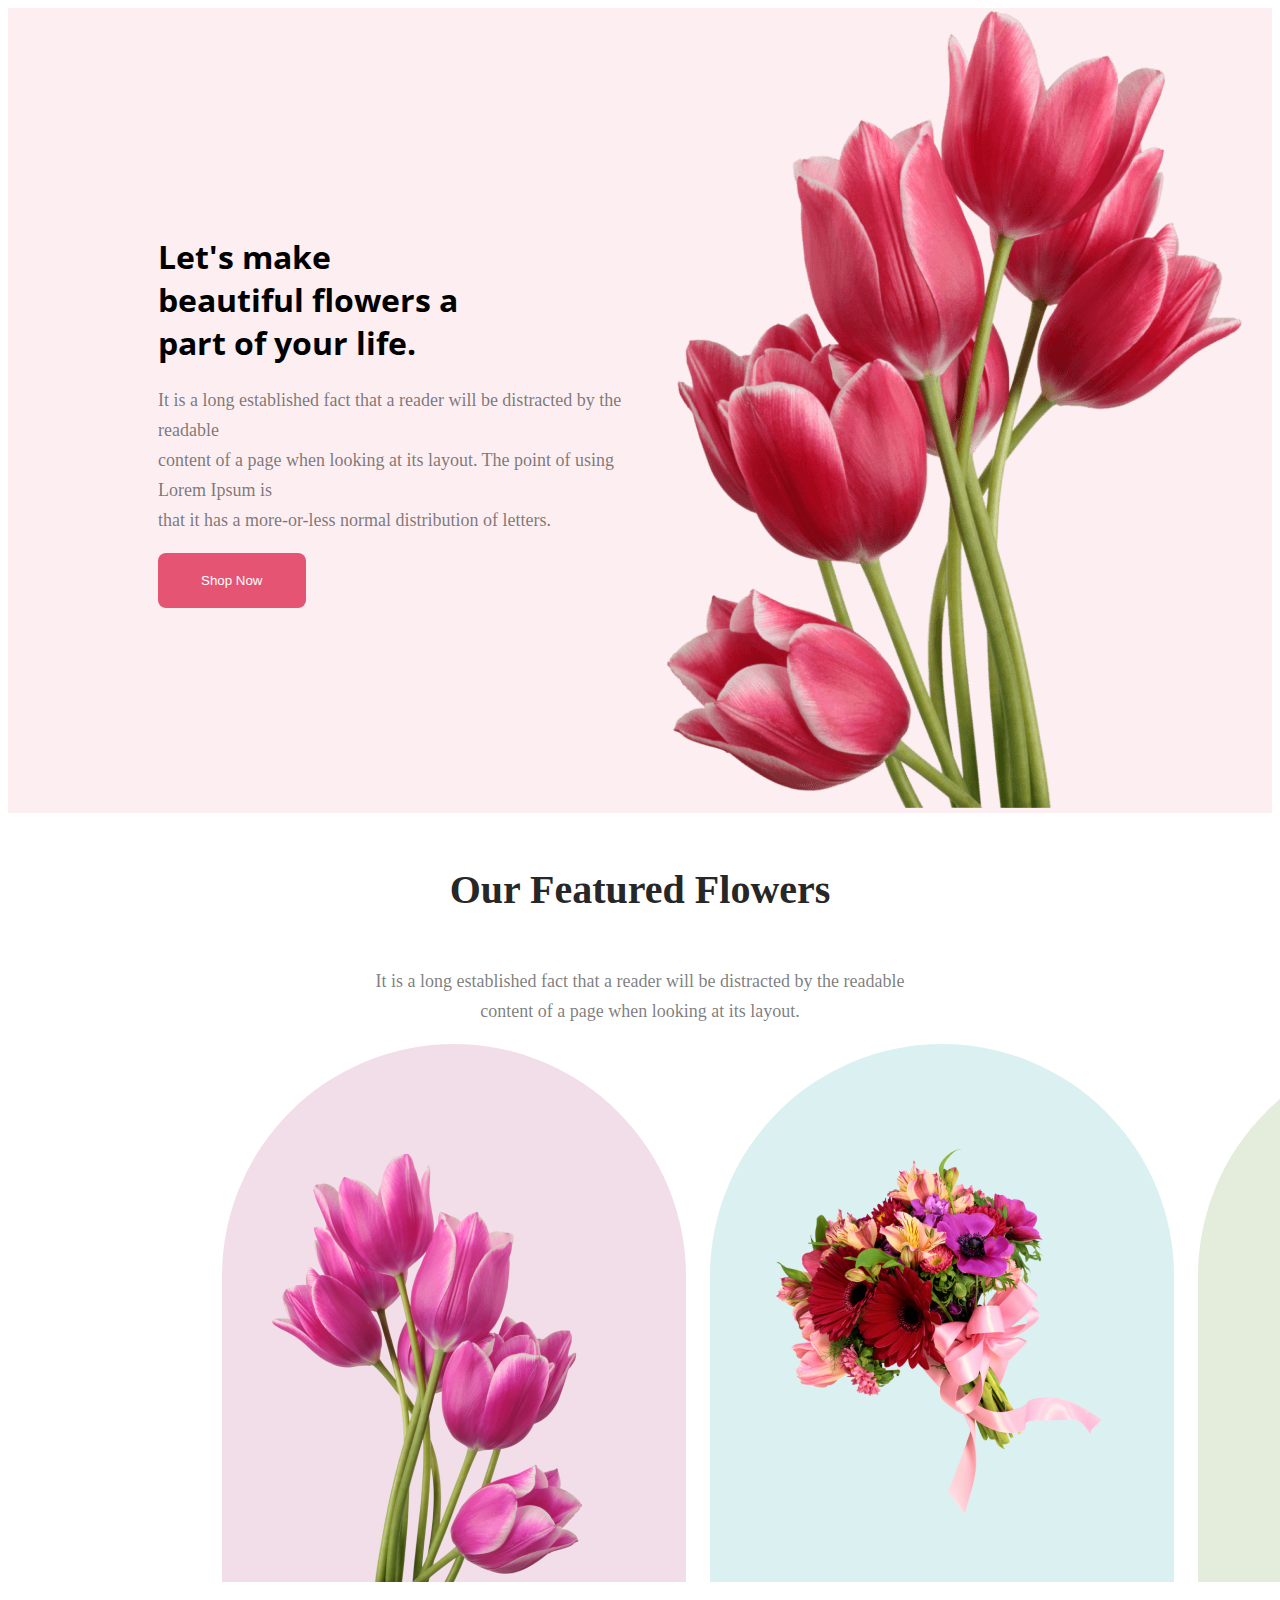
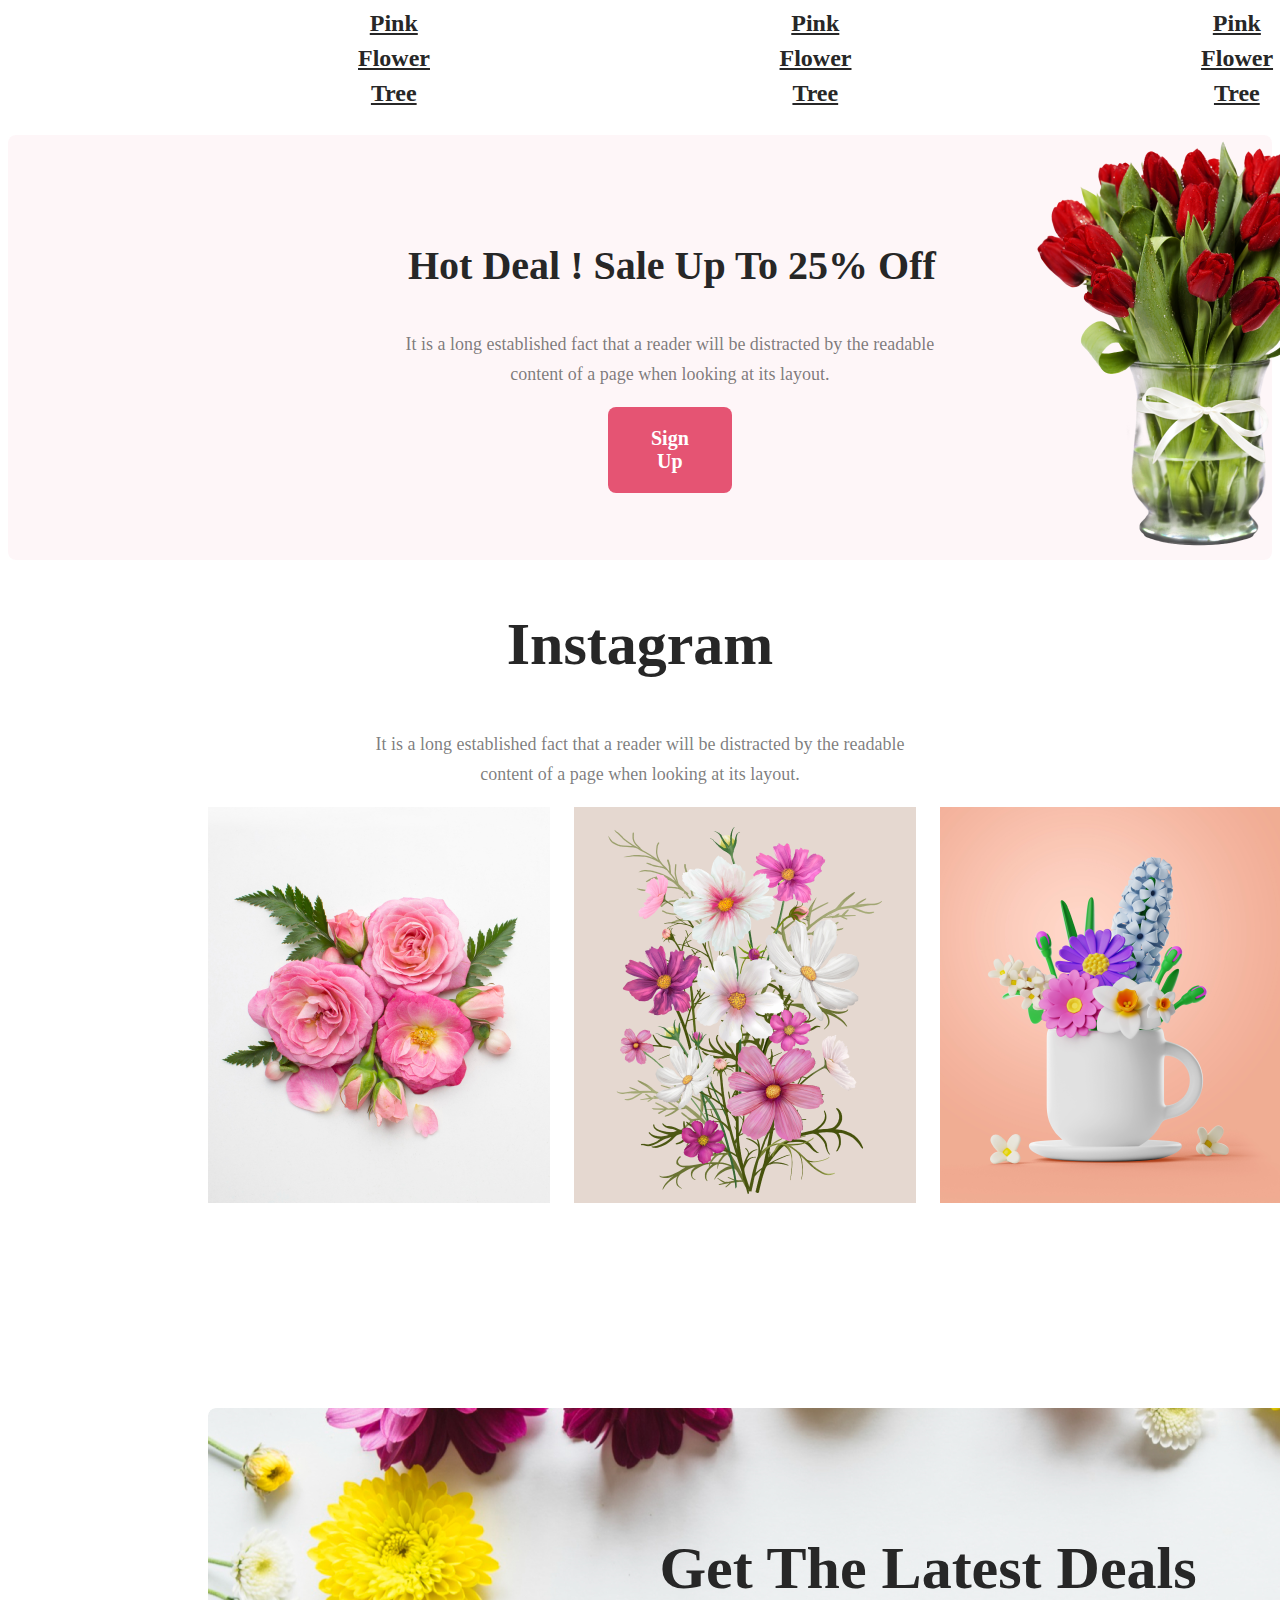
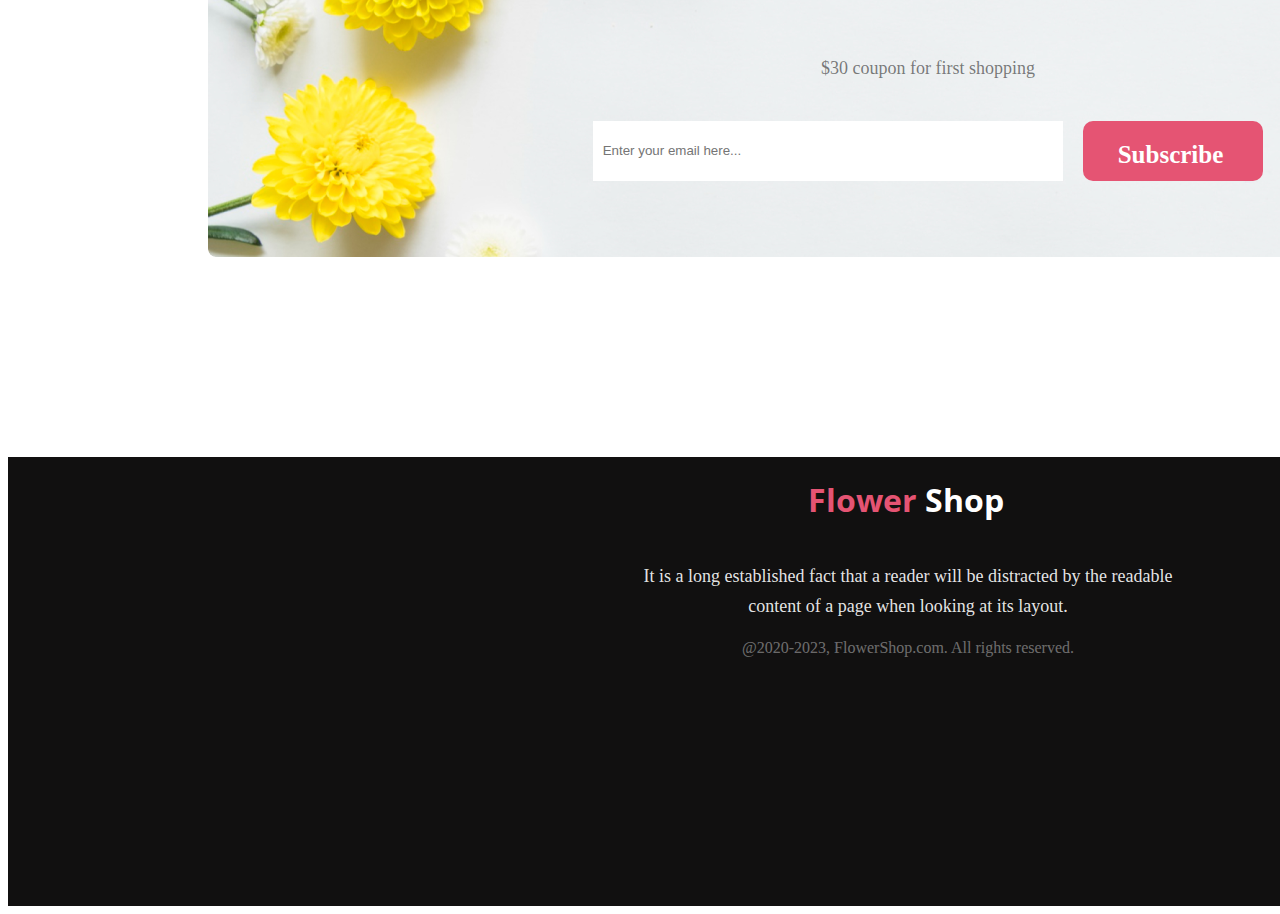
==== index.html @ 0221d633 "first commit" ====
<!DOCTYPE html>
<html lang="en">
<head>
    <meta charset="UTF-8">
    <meta name="viewport" content="width=, initial-scale=1.0">
    <link rel="preconnect" href="https://fonts.googleapis.com">
    <link rel="preconnect" href="https://fonts.gstatic.com" crossorigin>
    <link href="https://fonts.googleapis.com/css2?family=Open+Sans:wght@400;700;800&display=swap" rel="stylesheet">

    <title>My new flowershop</title>
    <link rel="stylesheet" href="style/shop.css">
</head>

<body>
    <header>
    <div class="make">
        <div class="headtext">
               <h1>Let's make<br> beautiful flowers a <br>part of your life.</h1>
               <p class="black">It is a long established fact that a reader will be distracted by the readable
               <br>content of a page when looking at its layout. The point of using Lorem Ipsum is
               <br>that it has a more-or-less normal distribution of letters. </p>

               <button class="pink">Shop Now</button>
         </div>
         <div>
          <img width: 635px;
          height: 800px; src="assest/pngwing 10.png" alt="">
        </div>
    </div>


  </header>


    


  <main>

    <div> 
           <h4 class="flowervase">Our Featured Flowers</h4>
                <p class="threeflower">It is a long established fact that a reader will be distracted by the readable
                  <br> content of a page when looking at its layout.</p>
                  
    </div>



            <div class="lotus">
                  <div class="firstflower">
                  <div class="pngsix"><img width: 310px;
                    height: 428px;
                    flex-shrink: 0; src="assest/pngwing 6.png" alt=""></div>
                   </div>
                   <div class="secondflower">
                   <div class="pngfive"><img width: 370px;
                    height: 370px;
                    src="assest/pngwing 5.png" alt=""></div>
                   </div>
                   <div class="thirdflower">
                   <div class="pngseven"><img width: 314px;
                    height: 471px;
                    flex-shrink: 0; src="assest/pngwing 7.png" alt=""></div>

                   </div>
            </div>
             
            
            <div class="underline">
               <h3 class="rose">Pink Flower Tree</h3>
                <h3 class="rose"> Pink Flower Tree </h3>
                <h3 class="rose"> Pink Flower Tree </h3>
            </div>







    <div class="golapvase">
        <div>
          <h3 class="offerprice">Hot Deal ! Sale Up To 25% Off</h3>
          <p class="price">It is a long established fact that a reader will be distracted by the readable 
          <br>content of a page when looking at its layout.</p>

          <button class="myshop">Sign Up</button>
        </div>

          <div> 
            <img width: 318px;
            height: 420px;
             src="assest/pngwing 8.png" alt="">
          </div>
    </div>






    <div>
          <div class="insta">
          <h2>Instagram</h2>
          <p class="instatext">It is a long established fact that a reader will be distracted by the readable
            <br> content of a page when looking at its layout.</p>
          </div>


          <div class="fourflower">
            <div class="pataflower">
            <img width: 342px;
            height: 396px;
            flex-shrink: 0; src="assest/Flower 01.png" alt="">
            </div>
            <div class="rectanfour">
              <img width: 342px;
              height: 396px;
              flex-shrink: 0; src="assest/Rectangle 4.png" alt="">
            </div>
        <div class="cupflower">
          <img width: 342px;
          height: 396px;
          flex-shrink: 0; src="assest/Rectangle 5.png" alt="">
        </div>
        <div class="doublerose">
        <img width: 342px;
        height: 396px;
        flex-shrink: 0; src="assest/Rectangle 6.png" alt="">
        </div>
    </div>
          
    





    <div class="longpart">
      <div class="smallpart">
        <div class="small">
          <h2>Get The Latest Deals</h2>
        </div>
        <p class="coupon">$30 coupon for first shopping</p>
      </div>
      <div class="address">
        <input type="email" placeholder="Enter your email here...">
        <button class="sub">Subscribe</button>
      </div>
    </div>
    
    
    




    


  </main>
     
    
   

    
    <footer>
       
            <div class="lastpart">
              
                <div class="onepart">
                  <h1><span style="color: #E55473;">Flower</span>
                    <span style="color:#ffffff;">Shop</span></h1>
                </div>
                <div>
                  <p class="textpart">It is a long established fact that a reader will be distracted by the readable 
                    <br>content of a page when looking at its layout.</p>
                </div>
                <div>
                  <p class="date">@2020-2023, FlowerShop.com. All rights reserved. </p>
                </div>


            </div>



    </footer>
</body>
</html>
---- style/shop.css ----
body{
    font-family: 'Open Sans', sans-serif;
}
.black /*paragraph text*/
{
    color: rgba(39, 39, 39, 0.60);
font-family: Lato;
font-size: 18px;
font-style: normal;
font-weight: 400;
line-height: 30px;

}
.pink/*shop div*/
{
    color: white;
    display: inline-flex;
padding: 20px 43px;
align-items: flex-start;
gap: 10px;
border-radius: 8px;
background: #E55473;
border: 0px;
}

.make /*all h+P+SHOP NOW+ img div*/
{
    background: rgba(229, 84, 115, 0.10);
    display: flex;
    align-items: center; 
}
.headtext/*heading+para*/
{
    margin-left: 150px;
}

.flowervase/*second part*/
{
    color: #272727;
text-align: center;
font-family: Lato;
font-size: 40px;
font-style: normal;
font-weight: 800;
line-height: normal;
}
.threeflower/*text*/
{
    color: rgba(39, 39, 39, 0.60);
text-align: center;
font-family: Lato;
font-size: 18px;
font-style: normal;
font-weight: 400;
line-height: 30px;
}


.lotus /*3 flowerpicture*/
{
  
    display: flex;
    align-items: center;
   


}

.pngsix
{
   margin-top: 110px;
   margin-left: 50px;
}
.pngfive
{
    margin-top: 100px;
    margin-left: 50px;
}
.pngseven
{
    margin-top: 65px;
    margin-left: 50px;
}





.firstflower
{  
    
  
    
    width: 464px;
    height: 538px;
    flex-shrink: 0;
    margin-left: 214px;
   
    border-radius: 300px 300px 0px 0px;
    background: rgba(167, 33, 98, 0.15);

}
.secondflower
{  
    width: 464px;
   height: 538px;
   flex-shrink: 0;
    margin-left: 24px;
    border-radius: 300px 300px 0px 0px;
    background: rgba(5, 151, 160, 0.15);
}

.thirdflower
{
    width: 464px;
    height: 538px;
    flex-shrink: 0;
    margin-left: 24px;
    border-radius: 300px 300px 0px 0px;
    background: rgba(71, 125, 17, 0.15);
}



.rose/*pink flower text*/
{  


    margin-inline-start: 350px;
    color: #272727;
    text-align: center;
    font-family: Lato;
    font-size: 24px;
    font-style: normal;
    font-weight: 700;
    line-height: 35px;
    text-decoration-line: underline;
}

.underline /*pink flower text underline*/
{
   display: flex;
   align-items: center;
}


.offerprice/*hot deal*/
{
    margin-left: 400px;
    color: #272727;
font-family: Lato;
font-size: 40px;
font-style: normal;
font-weight: 800;
line-height: normal;
}

.price 
{
    margin-left: 300px;
    color: rgba(39, 39, 39, 0.60);
text-align: center;
font-family: Lato;
font-size: 18px;
font-style: normal;
font-weight: 400;
line-height: 30px;
}

.myshop
{
    margin-right: 300px;
    border: 0px;
    margin-left: 600px;
    border-radius: 8px;
background: #E55473;
display: inline-flex;
padding: 20px 43px;
align-items: flex-start;
gap: 10px;
color: #FFF;
font-family: Lato;
font-size: 20px;
font-style: normal;
font-weight: 700;
line-height: normal;
}

.golapvase
{
    display: flex;
    align-items: center;
    border-radius: 8px;
background: rgba(229, 84, 115, 0.05);
}


.insta /*inastagram*/
{
    color: #272727;
text-align: center;
font-family: Lato;
font-size: 40px;
font-style: normal;
font-weight: 800;
line-height: normal;
}
.instatext
{
    color: rgba(39, 39, 39, 0.60);
    text-align: center;
    font-family: Lato;
    font-size: 18px;
    font-style: normal;
    font-weight: 400;
    line-height: 30px; /* 166.667% */
}

.fourflower
{
    display: flex;
    align-items: center;

}

.pataflower
{
    margin-left: 200px;
}
.rectanfour
{
    margin-left: 24px;
}
.cupflower
{
    margin-left: 24px;
}
.doublerose
{
    margin-left: 24px;
}
.latestdeal
{
   

    display: flex;
    align-items: center;
    border-radius: 8px;
    margin-top: 200px;
    margin-left: 200px;

}







.longpart {
    margin-left: 200px;
    margin-top: 200px;
    background-image: url(Rectangle\ 9.png);
    background-position: center;
    background-repeat: no-repeat;
    background-size: cover;
    border-radius: 8px;
    width: 1440px;
    height: 449px;
    display: flex;
    flex-direction: column;
    align-items: center;
    justify-content: center;
    margin-bottom: 200px;
  }
  
  .small {
    color: #272727;
    text-align: center;
    font-family: Lato;
    font-size: 40px;
    font-style: normal;
    font-weight: 800;
    line-height: normal;
  }
  
  .coupon {
    color: rgba(39, 39, 39, 0.60);
    text-align: center;
    font-family: Lato;
    font-size: 18px;
    font-style: normal;
    font-weight: 400;
    line-height: 30px; /* 166.667% */
  }
  
  .address {
    display: flex;
    align-items: center;
    margin-top: 20px;
  }
  
  .address input[type="email"] {
    width: 450px;
    height: 40px;
    padding: 10px;
    border: none;
    border-radius: 0;
    background-color: #FFF;
    outline: none;
  }
  
  .address button.sub {
   margin-left: 20px;
   text-align: center;
    
    display: inline-block;
    padding:20px 40px 40px 35px;
    color: #FFF;
    font-family: Lato;
    font-size: 25px;
    font-style: normal;
    font-weight: 700;
    line-height: normal;
    height: 40px;
    border: none;
    border-radius: 10px;
    background: #E55473;
  }
  

























.firstpart
{
    color: #E55473;
font-family: Lato;
font-size: 48px;
font-style: normal;
font-weight: 800;
line-height: normal;


}
.partone
{
    margin-left: 850px;
    display: flex;
    font-size: large;
    color: #FFF;
font-family: Lato;
font-size: 48px;
font-style: normal;
font-weight: 800;
line-height: normal;


}




.onepart
{
    margin-left: 800px;
    display: flex;
    align-items: center;
}
.textpart
{
    color: rgba(255, 255, 255, 0.90);
text-align: center;
font-family: Lato;
font-size: 18px;
font-style: normal;
font-weight: 400;
line-height: 30px; /* 166.667% */
}
.date 
{
    color: rgba(255, 255, 255, 0.40);
text-align: center;
font-family: Lato;
font-size: 16px;
font-style: normal;
font-weight: 400;
line-height: normal;
}
.lastpart
{
    background: #111010;
    width: 1800px;
height: 449px;
flex-shrink: 0;
}
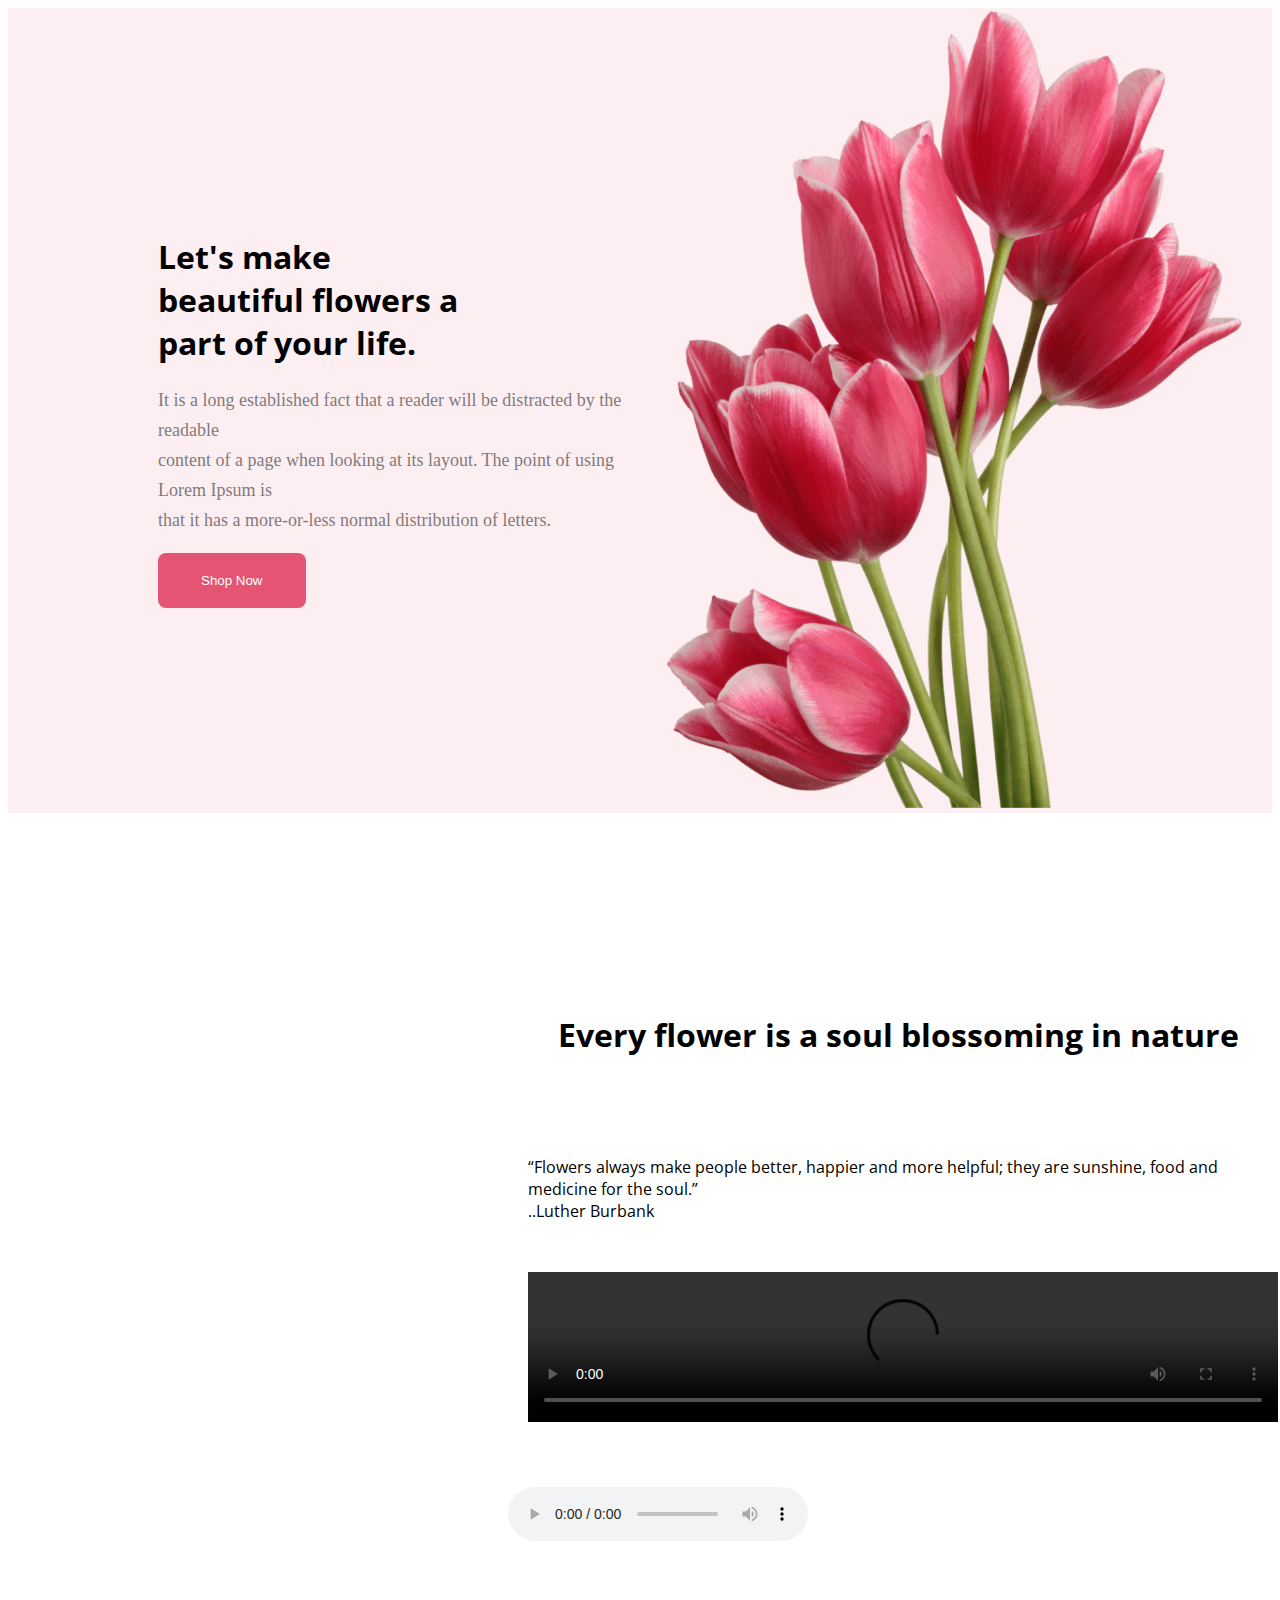
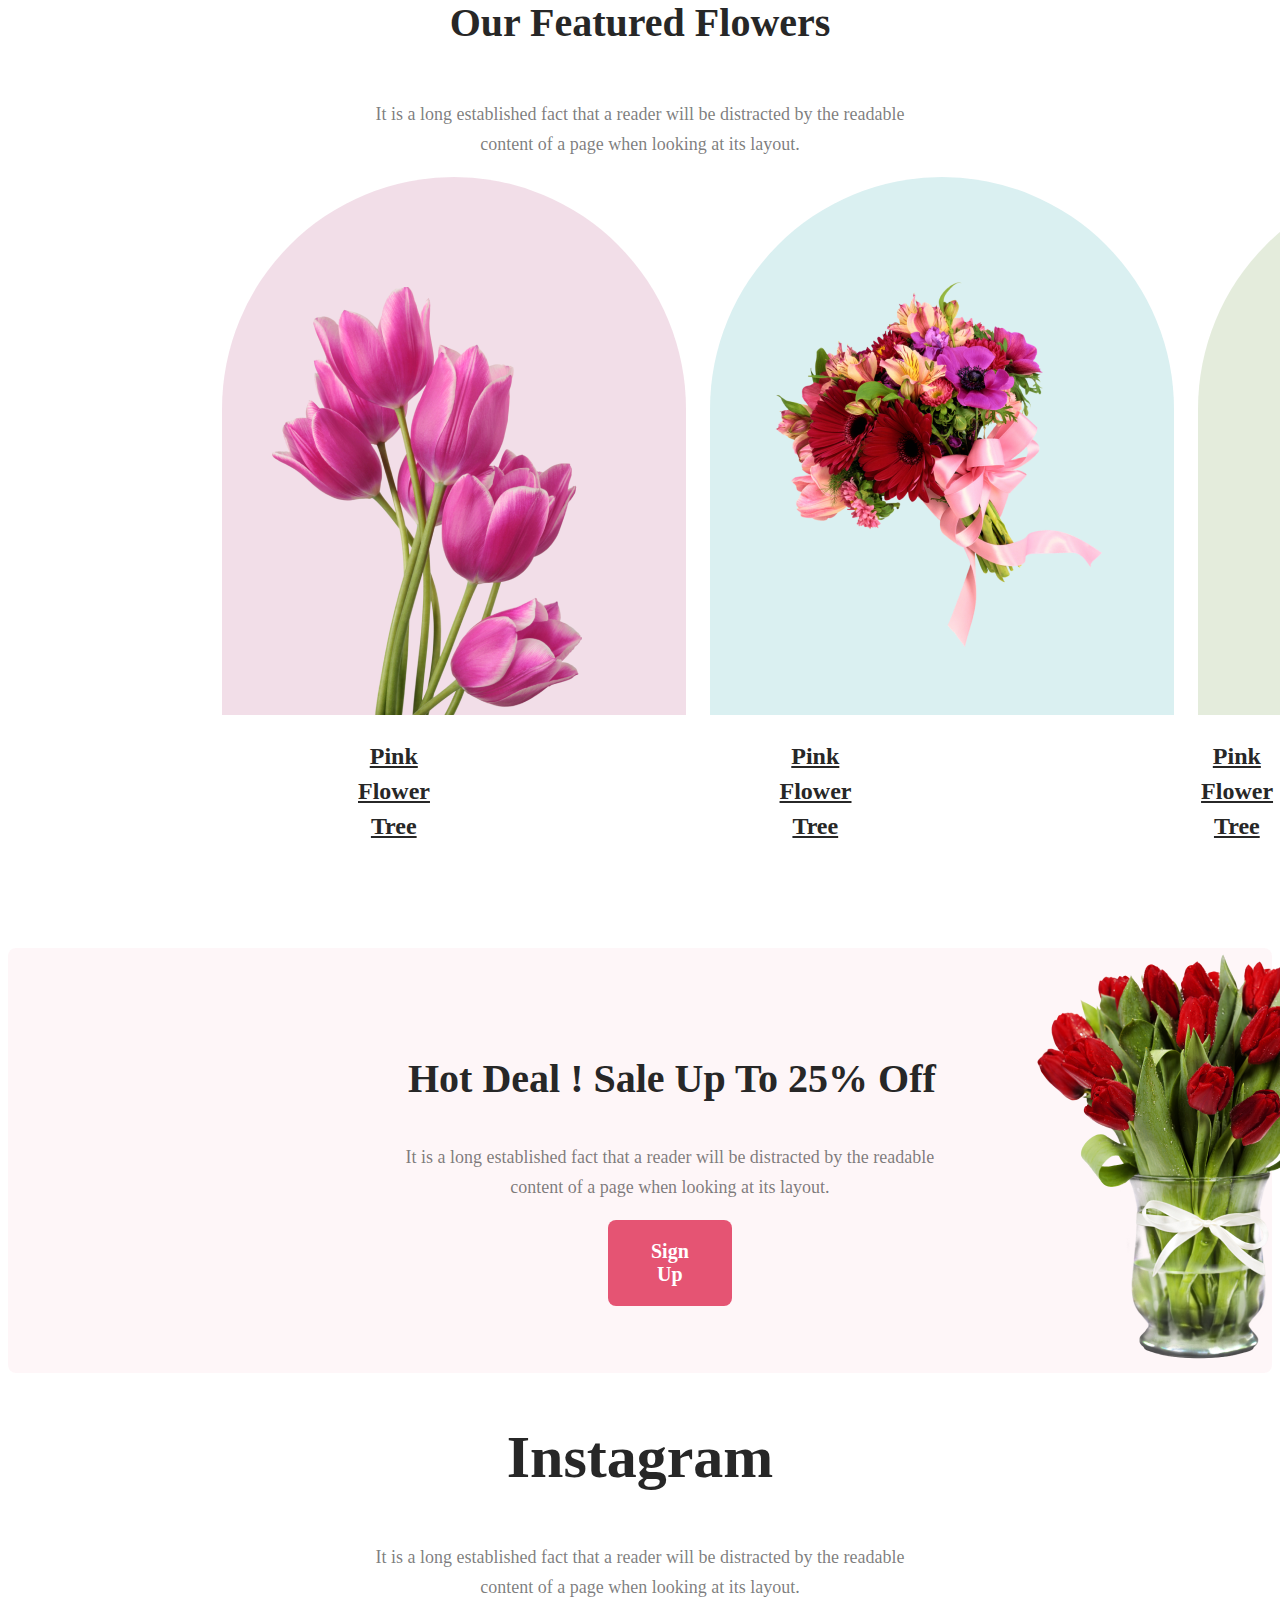
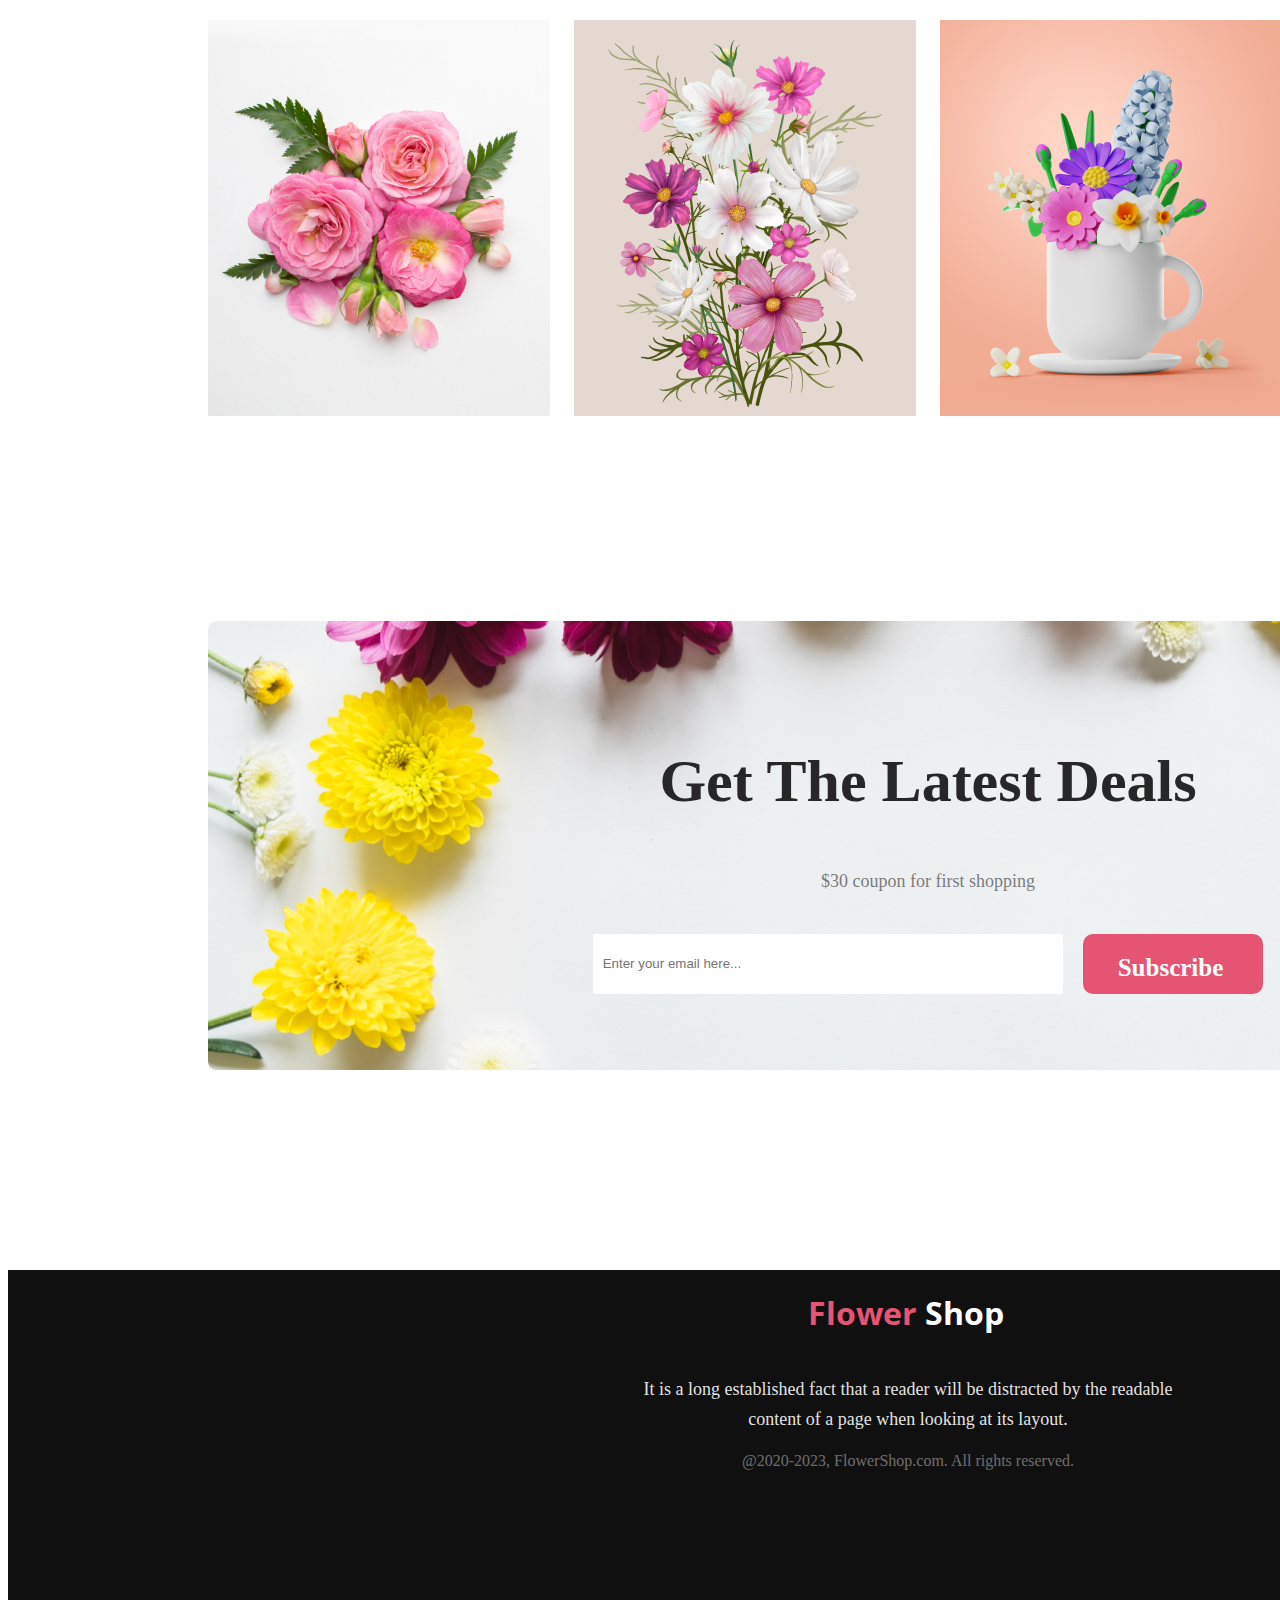
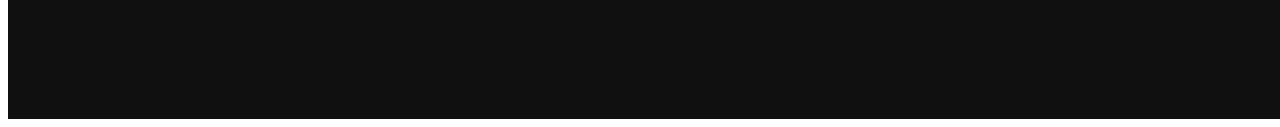
==== commit 504f7ad0: "first commit" ====
--- a/index.html
+++ b/index.html
@@ -10,8 +10,11 @@
     <title>My new flowershop</title>
     <link rel="stylesheet" href="style/shop.css">
 </head>
-
+       
 <body>
+
+
+
     <header>
     <div class="make">
         <div class="headtext">
@@ -36,6 +39,14 @@
 
 
   <main>
+     <div >
+    <h1 class="caption">Every flower is a soul blossoming in nature</h1>
+    <p class="cap">“Flowers always make people better, happier and more helpful;
+      they are sunshine, food and medicine for the soul.”<br>..Luther Burbank</p>
+     </div>
+
+    <div class="soul"><video width="750px" controls src="flower.mp4"></video></div>
+    <div class="music"><audio controls src="assest/floweraudio.mp3"></audio></div>
 
     <div> 
            <h4 class="flowervase">Our Featured Flowers</h4>
--- a/style/shop.css
+++ b/style/shop.css
@@ -33,6 +33,41 @@
 {
     margin-left: 150px;
 }
+
+.caption
+{
+    color: black;
+    margin-left: 550px;
+    margin-top: 200px;
+    margin-bottom: 50px;
+   }
+   .cap 
+   {
+       
+       margin-left: 520px;
+       margin-top: 100px;
+       margin-bottom: 50px;
+    
+
+   }
+
+.soul
+{
+    margin-left: 520px;
+    margin-bottom: 60px;
+}
+.music
+{
+    margin-left: 500px;
+}
+
+
+
+
+
+
+
+
 
 .flowervase/*second part*/
 {
@@ -192,6 +227,7 @@
     align-items: center;
     border-radius: 8px;
 background: rgba(229, 84, 115, 0.05);
+margin-top: 80px;
 }
 
 
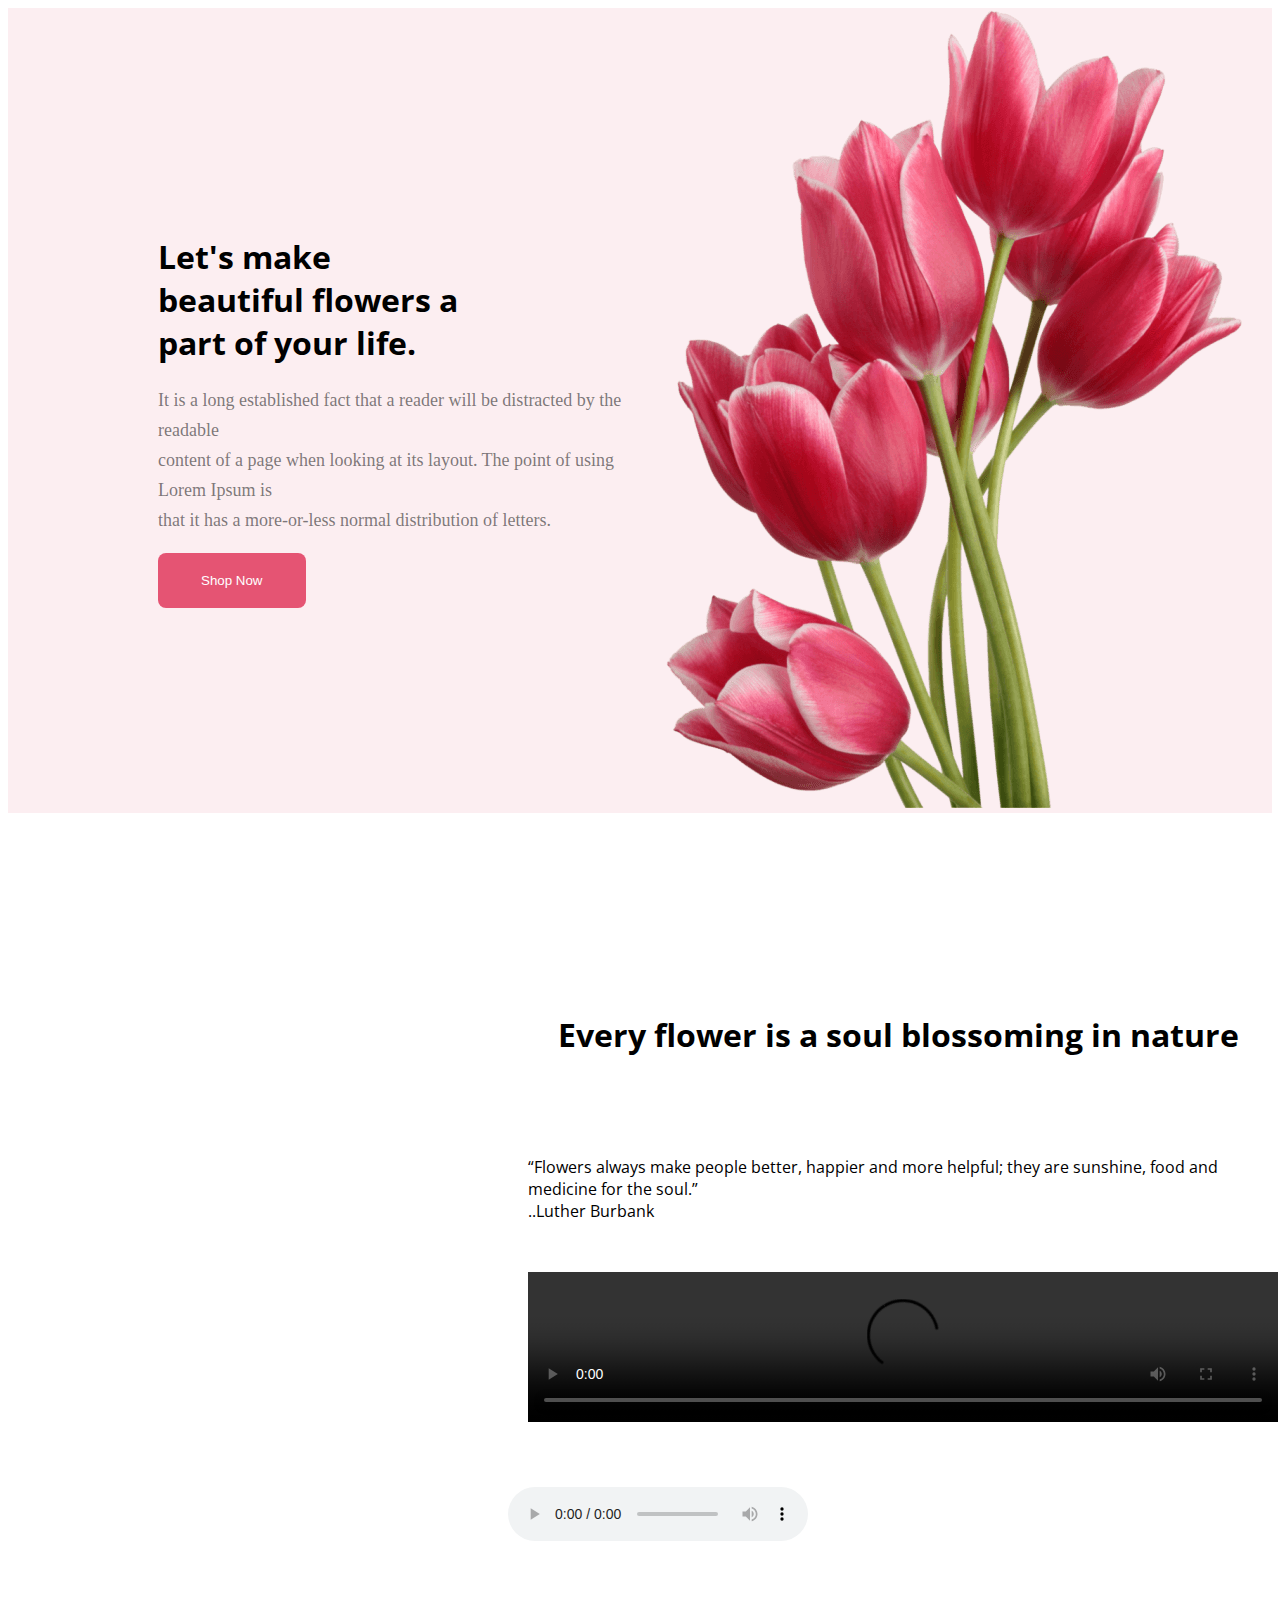
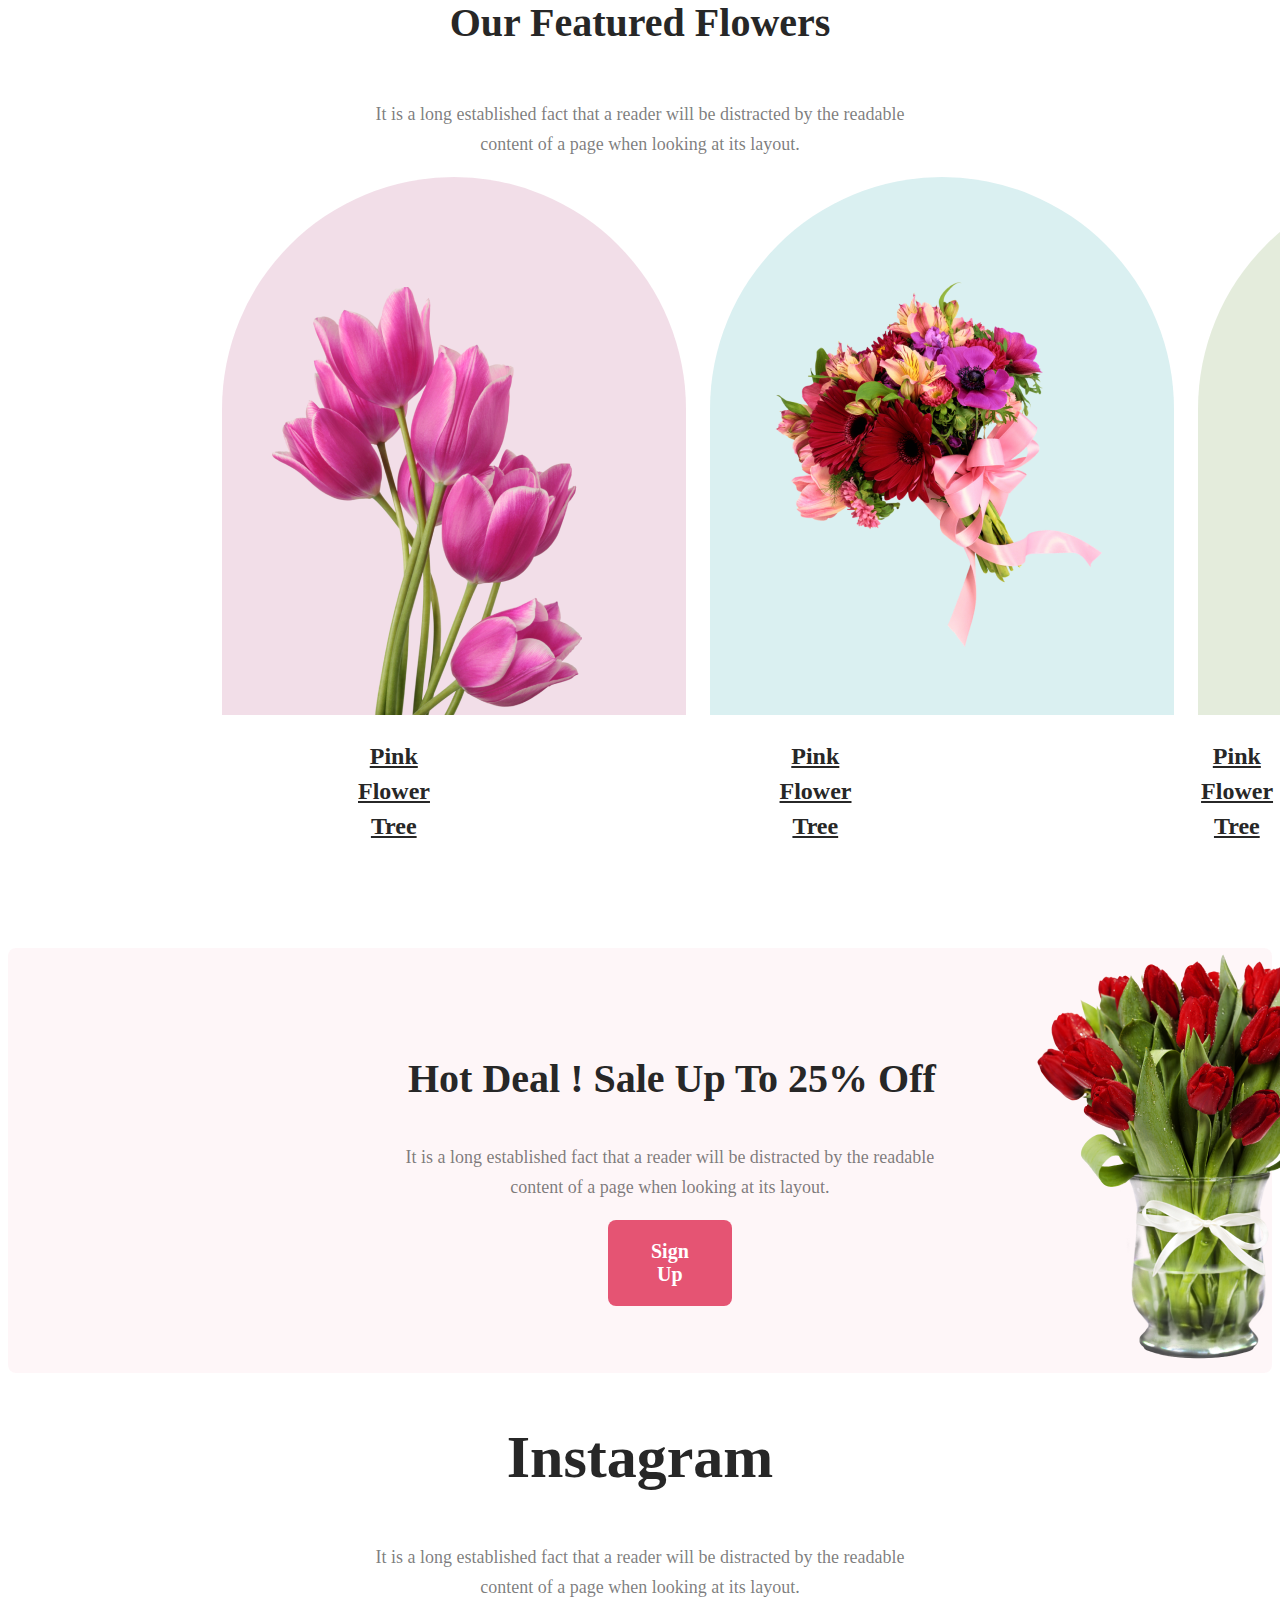
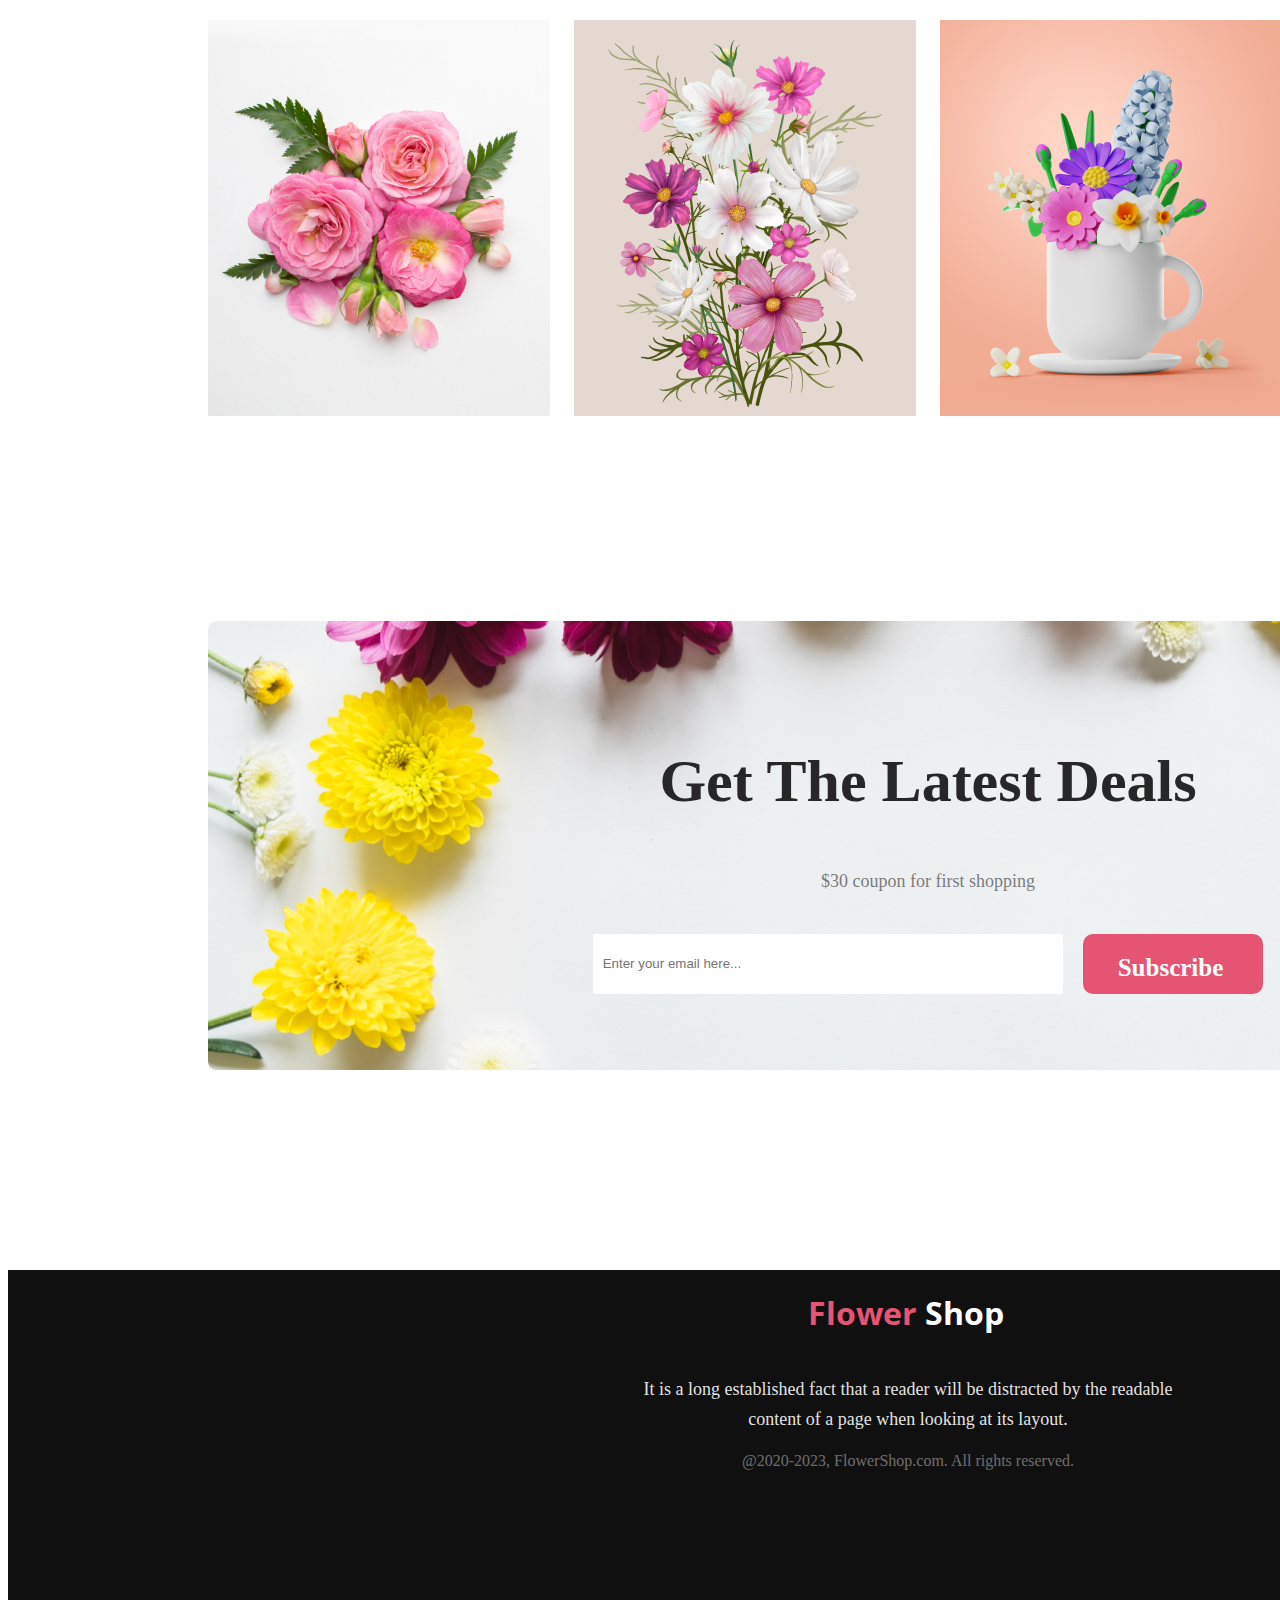
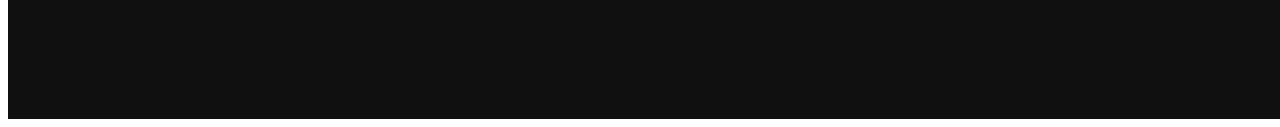
==== commit 65a19d6d: "first commit" ====
--- a/index.html
+++ b/index.html
@@ -33,10 +33,6 @@
 
 
   </header>
-
-
-    
-
 
   <main>
      <div >
@@ -85,10 +81,6 @@
 
 
 
-
-
-
-
     <div class="golapvase">
         <div>
           <h3 class="offerprice">Hot Deal ! Sale Up To 25% Off</h3>
@@ -104,10 +96,6 @@
              src="assest/pngwing 8.png" alt="">
           </div>
     </div>
-
-
-
-
 
 
     <div>
@@ -144,9 +132,6 @@
     
 
 
-
-
-
     <div class="longpart">
       <div class="smallpart">
         <div class="small">
@@ -159,22 +144,13 @@
         <button class="sub">Subscribe</button>
       </div>
     </div>
-    
-    
-    
-
-
-
-
-    
+  
 
 
   </main>
      
     
-   
-
-    
+  
     <footer>
        
             <div class="lastpart">
--- a/style/shop.css
+++ b/style/shop.css
@@ -60,12 +60,6 @@
 {
     margin-left: 500px;
 }
-
-
-
-
-
-
 
 
 
@@ -366,29 +360,6 @@
   
 
 
-
-
-
-
-
-
-
-
-
-
-
-
-
-
-
-
-
-
-
-
-
-
-
 .firstpart
 {
     color: #E55473;
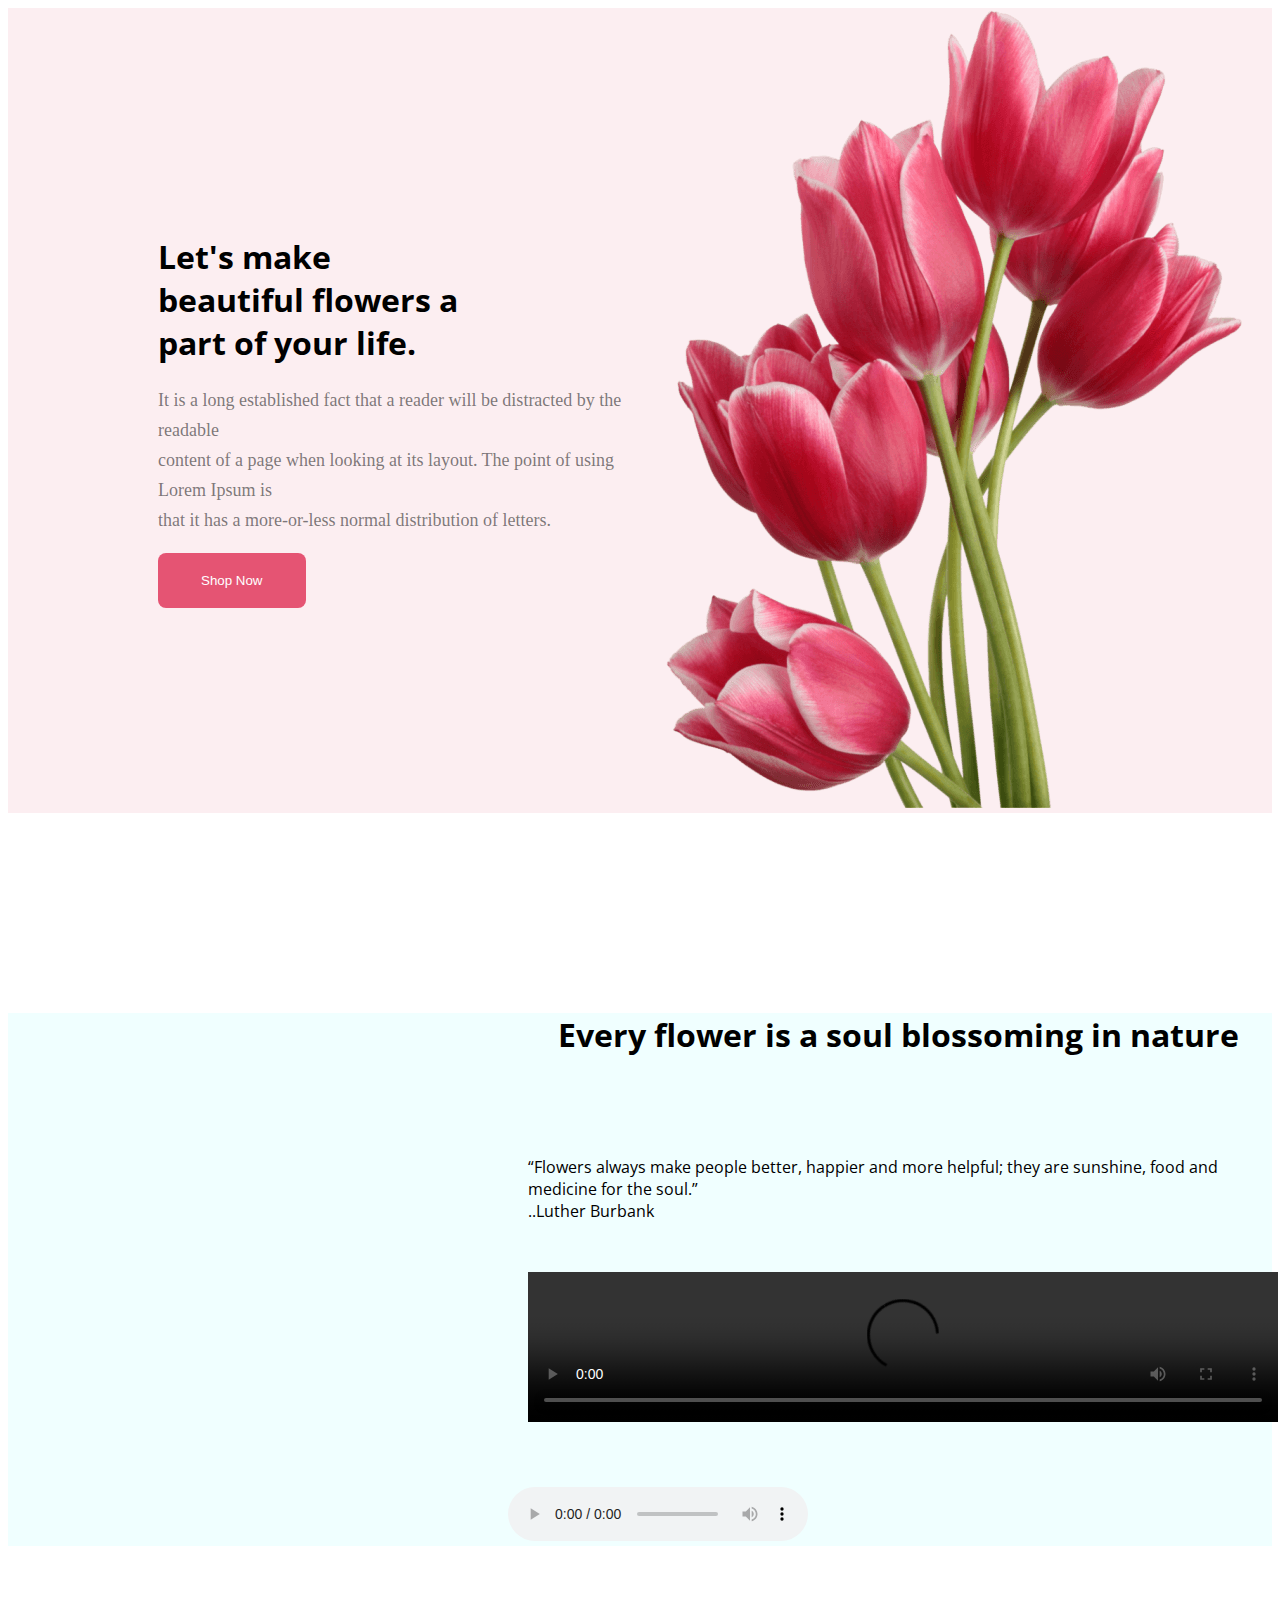
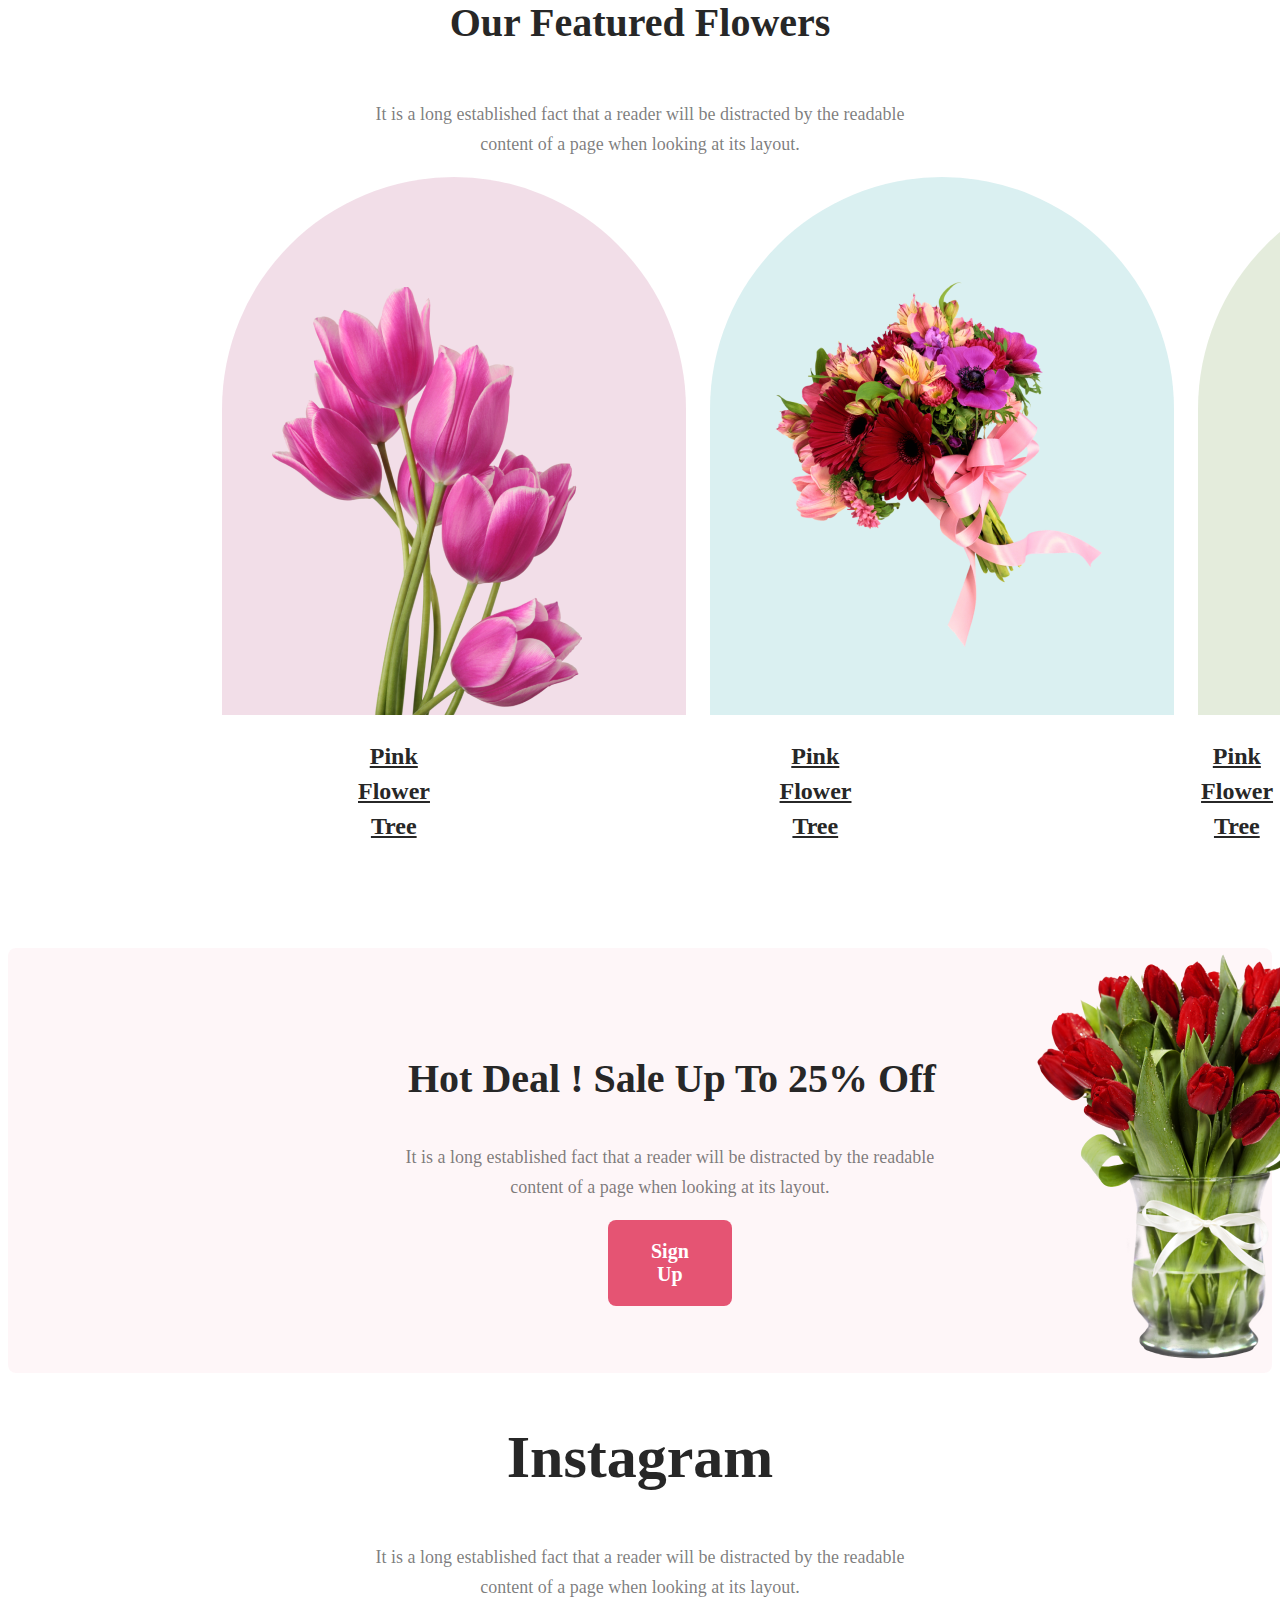
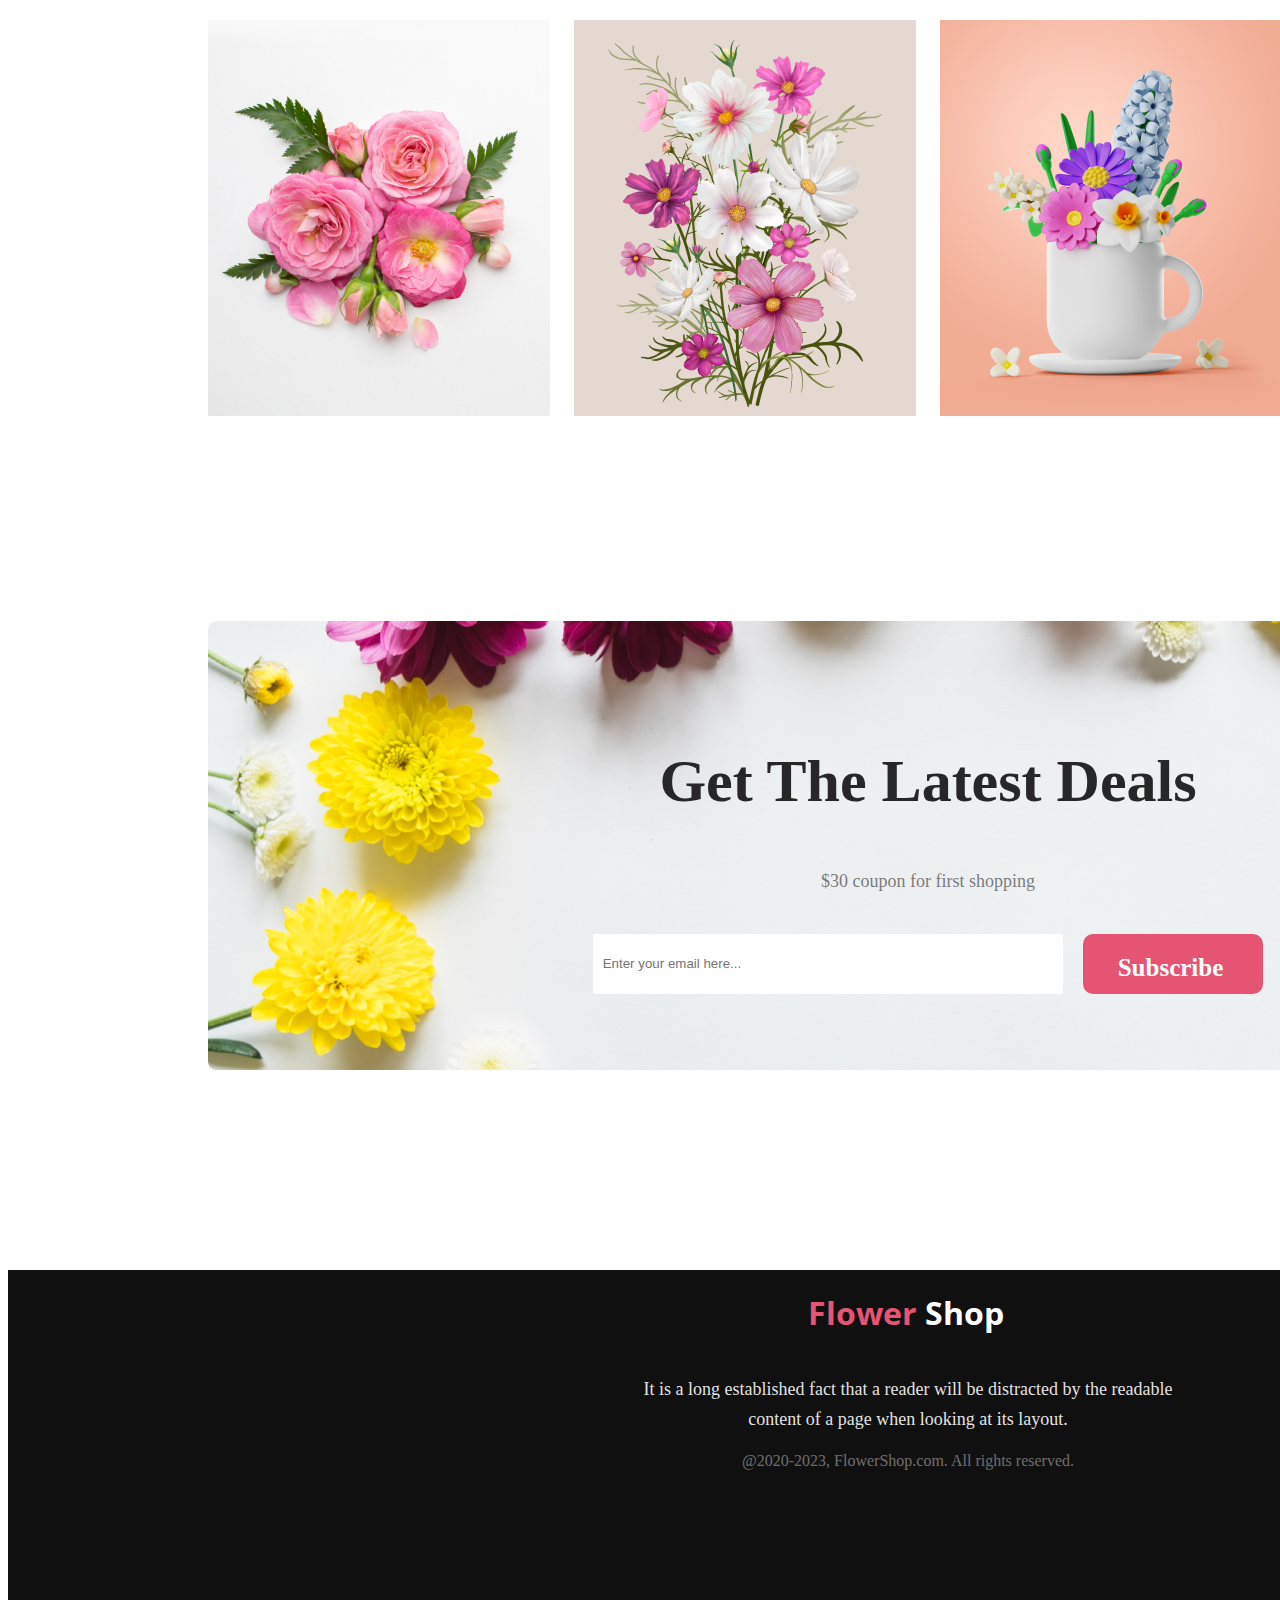
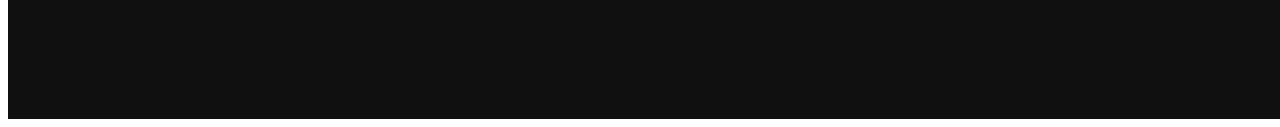
==== commit 0885a7fe: "first commit" ====
--- a/index.html
+++ b/index.html
@@ -35,15 +35,15 @@
   </header>
 
   <main>
-     <div >
+     <div class="song">
     <h1 class="caption">Every flower is a soul blossoming in nature</h1>
     <p class="cap">“Flowers always make people better, happier and more helpful;
       they are sunshine, food and medicine for the soul.”<br>..Luther Burbank</p>
-     </div>
-
-    <div class="soul"><video width="750px" controls src="flower.mp4"></video></div>
+     
+     
+    <div class="soul"><video width="750px" controls src="assest/flowervideo.mp4"></video></div>
     <div class="music"><audio controls src="assest/floweraudio.mp3"></audio></div>
-
+      </div>
     <div> 
            <h4 class="flowervase">Our Featured Flowers</h4>
                 <p class="threeflower">It is a long established fact that a reader will be distracted by the readable
--- a/style/shop.css
+++ b/style/shop.css
@@ -49,6 +49,11 @@
        margin-bottom: 50px;
     
 
+   }
+   .song
+   {
+     background-color: azure;
+   
    }
 
 .soul
